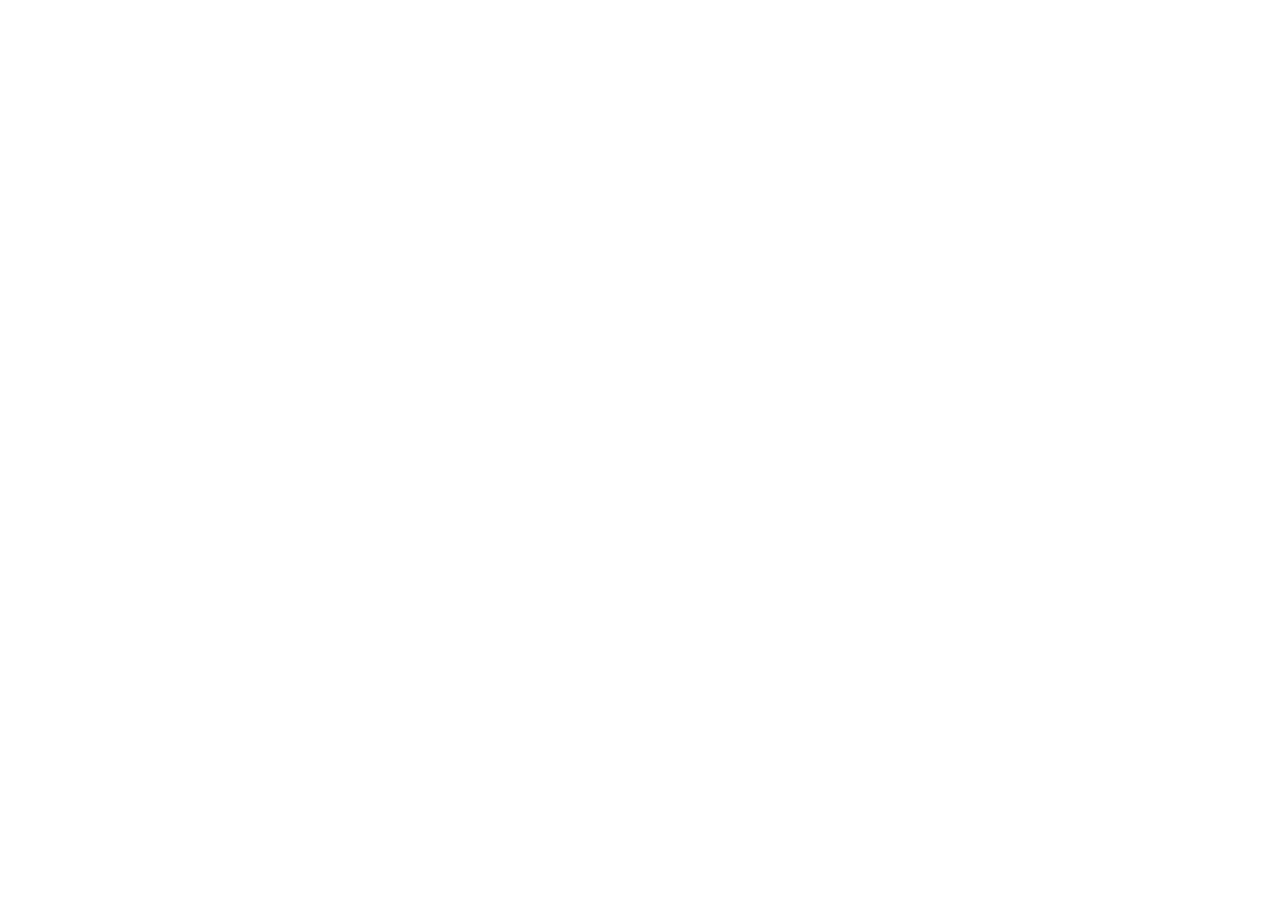
==== index.html @ 8bc5a4c2 "Updates" ====
<!doctype html><html lang="ru"><head><meta charset="utf-8"/><meta name="viewport" content="width=device-width,initial-scale=1"/><meta name="theme-color" content="#000000"/><meta name="description" content="Конвертер кириллицы в латиницу"/><title>Кириллица в Латиницу</title><link rel="icon" href="/translit/favicon.svg" type="image/svg+xml"><link rel="manifest" href="/translit/manifest.json"/><link rel="preconnect" href="https://fonts.googleapis.com"><link rel="preconnect" href="https://fonts.gstatic.com" crossorigin><link href="https://fonts.googleapis.com/css2?family=Inter:wght@400;500;700&display=swap" rel="stylesheet"><script defer="defer" src="/translit/static/js/main.ebae9be1.js"></script><link href="/translit/static/css/main.6d362dfd.css" rel="stylesheet"></head><body><noscript>You need to enable JavaScript to run this app.</noscript><div id="root"></div></body></html>
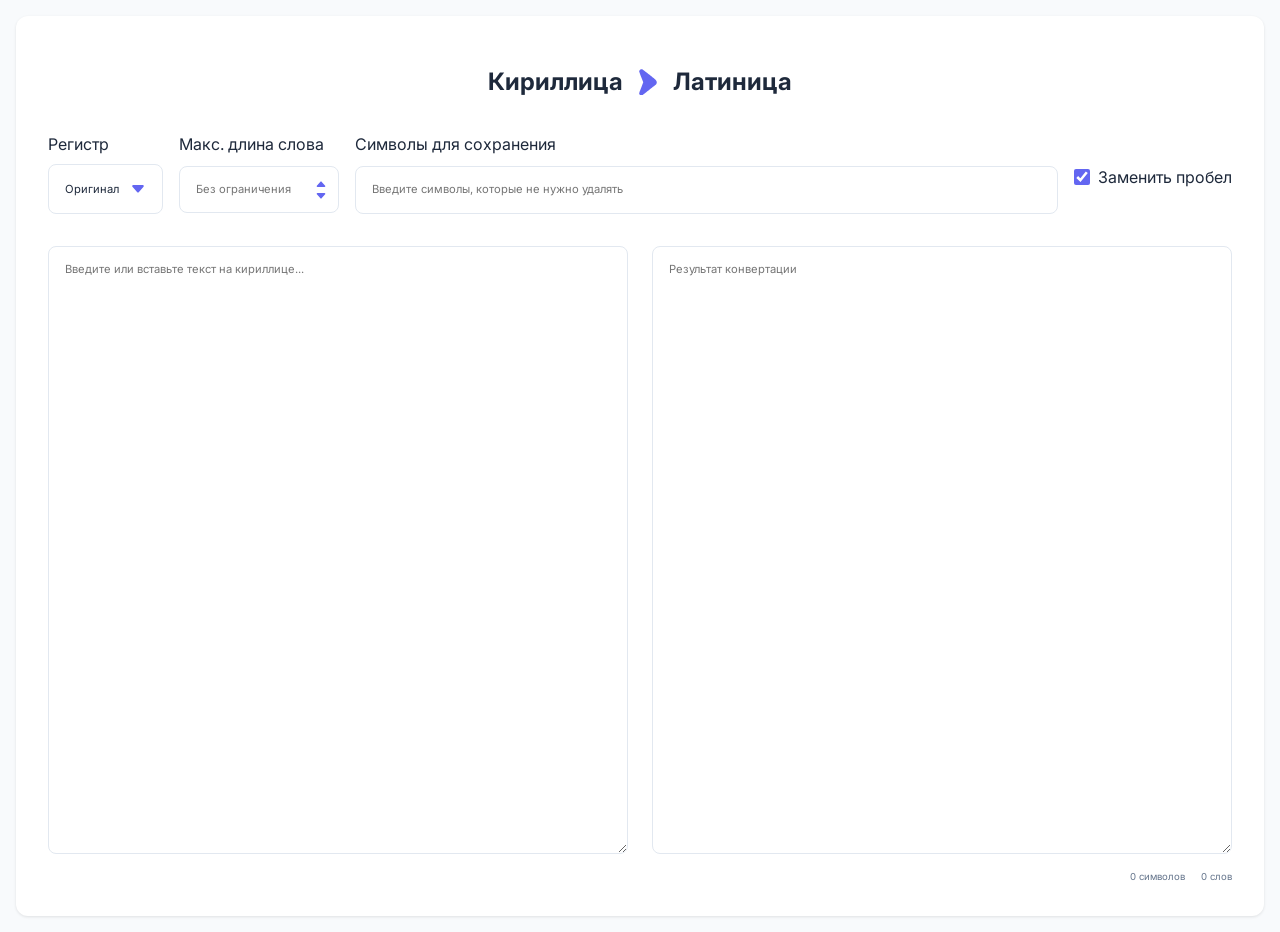
==== commit 2b84b307: "Updates" ====
--- a/index.html
+++ b/index.html
@@ -1 +1 @@
-<!doctype html><html lang="ru"><head><meta charset="utf-8"/><meta name="viewport" content="width=device-width,initial-scale=1"/><meta name="theme-color" content="#000000"/><meta name="description" content="Конвертер кириллицы в латиницу"/><title>Кириллица в Латиницу</title><link rel="icon" href="/translit/favicon.svg" type="image/svg+xml"><link rel="manifest" href="/translit/manifest.json"/><link rel="preconnect" href="https://fonts.googleapis.com"><link rel="preconnect" href="https://fonts.gstatic.com" crossorigin><link href="https://fonts.googleapis.com/css2?family=Inter:wght@400;500;700&display=swap" rel="stylesheet"><script defer="defer" src="/translit/static/js/main.ebae9be1.js"></script><link href="/translit/static/css/main.6d362dfd.css" rel="stylesheet"></head><body><noscript>You need to enable JavaScript to run this app.</noscript><div id="root"></div></body></html>+<!doctype html><html lang="ru"><head><meta charset="utf-8"/><meta name="viewport" content="width=device-width,initial-scale=1"/><meta name="theme-color" content="#000000"/><meta name="description" content="Конвертер кириллицы в латиницу"/><title>Кириллица в Латиницу</title><link rel="icon" href="/favicon.svg" type="image/svg+xml"><link rel="manifest" href="/manifest.json"/><link rel="preconnect" href="https://fonts.googleapis.com"><link rel="preconnect" href="https://fonts.gstatic.com" crossorigin><link href="https://fonts.googleapis.com/css2?family=Inter:wght@400;500;700&display=swap" rel="stylesheet"><script defer="defer" src="/static/js/main.459fbea4.js"></script><link href="/static/css/main.6d362dfd.css" rel="stylesheet"></head><body><noscript>You need to enable JavaScript to run this app.</noscript><div id="root"></div></body></html>
--- a/static/css/main.6d362dfd.css
+++ b/static/css/main.6d362dfd.css
@@ -0,0 +1,3 @@
+:root{--primary:#6366f1;--primary-hover:#4f46e5;--background:#f8fafc;--surface:#fff;--text-primary:#1e293b;--text-secondary:#64748b}*{box-sizing:border-box;margin:0;padding:0}body{background:#f8fafc;background:var(--background);color:#1e293b;color:var(--text-primary);font-family:Inter,-apple-system,BlinkMacSystemFont,sans-serif;line-height:1.5;min-height:100vh;padding:1rem}.app{min-height:100vh}.app,.container{display:flex;flex-direction:column}.container{background:#fff;background:var(--surface);border-radius:12px;box-shadow:0 1px 3px #0000001a;flex-grow:1;margin:0 auto;padding:2rem;width:100%}.header,.title-flex{margin-bottom:2rem}.title-flex{align-items:center;color:#1e293b;color:var(--text-primary);font-size:1.5rem;font-weight:700;gap:1vw;justify-content:center}.icon-flex,.title-flex{display:flex}.description{color:#64748b;color:var(--text-secondary);margin-bottom:2rem}.flex{display:flex;flex:1 1;flex-grow:1;gap:1.5rem}.text-area{border:1px solid #e2e8f0;border-radius:8px;flex-grow:1;font-family:inherit;font-size:.7rem;min-height:100%;padding:1rem;resize:vertical;transition:border-color .2s;width:100%}.text-area:focus{border-color:#6366f1;border-color:var(--primary);box-shadow:0 0 0 3px #6366f11a;outline:none}.output-container{flex-grow:1;position:relative}.controls{display:flex;flex-wrap:wrap;gap:1rem;justify-content:space-between}.control-group{display:flex;flex-direction:column;flex-flow:wrap;justify-items:flex-start}.control-group:nth-child(-n+2){max-width:10rem}.control-group:nth-child(3){width:100%}.controls-forWrap{display:flex;flex-grow:1;gap:1rem}.control-group-label{display:block;font-size:1rem;margin-bottom:.5rem}.custom-select{position:relative;width:100%}.select-button{align-items:center;background-color:#fff;background-color:var(--surface);border:1px solid #e2e8f0;border-radius:8px;color:#1e293b;color:var(--text-primary);cursor:pointer;display:flex;font-size:.7rem;justify-content:space-between;padding:1rem;transition:all .2s;width:100%}.select-button:hover{border-color:#cbd5e1}.select-button:focus{border-color:#6366f1;border-color:var(--primary);box-shadow:0 0 0 3px #6366f11a;outline:none}.arrow-icon{fill:#6366f1;fill:var(--primary);height:16px;transition:transform .2s ease-in-out;width:16px}.select-button[aria-expanded=true] .arrow-icon{transform:rotate(180deg)}.select-dropdown{background-color:#fff;background-color:var(--surface);border:1px solid #e2e8f0;border-radius:8px;box-shadow:0 4px 6px #0000001a;display:none;flex-direction:column;left:0;list-style:none;margin-top:.5rem;max-height:200px;overflow-y:auto;padding:.5rem 0;position:absolute;top:100%;width:100%;z-index:10}.select-dropdown.open{display:flex}.select-dropdown li{cursor:pointer;font-size:1.5vh;padding:.75rem 1rem;transition:background-color .2s}.select-dropdown li:hover{background-color:#6365f118}.select-dropdown li.selected{background-color:#6366f1;color:#fff;font-size:1.5vh;font-weight:500}.number-input-wrapper{position:relative;width:100%}.number-input{-moz-animation-timing-function:textfield;border:1px solid #e2e8f0;border-radius:8px;box-sizing:border-box;font-family:inherit;font-size:.7rem;padding:1rem;transition:border-color .2s,box-shadow .2s;width:100%}.number-input::-webkit-inner-spin-button,.number-input::-webkit-outer-spin-button{-webkit-appearance:none;margin:0}.number-arrows{display:flex;flex-direction:column;pointer-events:none;position:absolute;right:12px;top:50%;transform:translateY(-50%)}.arrow-down,.arrow-up{fill:#6366f1;fill:var(--primary);cursor:pointer;height:12px;pointer-events:auto;width:12px}.arrow-down:hover,.arrow-up:hover{fill:#4f46e5;fill:var(--primary-hover)}.number-input:focus{border-color:#6366f1;border-color:var(--primary);box-shadow:0 0 0 3px #6366f11a;outline:none}.text-input{border:1px solid #e2e8f0;border-radius:8px;font-family:inherit;font-size:.7rem;padding:1rem;transition:border-color .2s,box-shadow .2s;width:100%}.text-input:focus{border-color:#6366f1;border-color:var(--primary);box-shadow:0 0 0 3px #6366f11a;outline:none}.checkbox-group{align-items:center;display:flex;gap:.5rem;margin-top:.5rem}.checkbox-input{accent-color:#6366f1;accent-color:var(--primary);cursor:pointer;height:1rem;width:1rem}.checkbox-label{cursor:pointer;font-size:1rem}.stats{color:#64748b;color:var(--text-secondary);display:flex;font-size:.6rem;gap:1rem;justify-content:flex-end;margin-top:1rem}@media (min-width:1025px){.control-group{flex:1 1 auto}}@media (max-width:1024px){.flex{flex-wrap:wrap}.title-flex{font-size:1.3rem}.controls{flex-direction:column}}@media (max-width:800px){.flex{flex-wrap:wrap}.title-flex{font-size:1.3rem}.controls-forWrap{flex-direction:column}.control-group{min-width:100%}}@media (max-width:640px){.container{padding:1.5rem}.title{font-size:1rem}.text-area{height:30vh}.control-group{width:-webkit-fill-available}.control-group-label{font-size:.7rem;text-align:left}.title-flex{font-size:1rem}.checkbox-label{font-size:.7rem}}
+/*! normalize.css v8.0.1 | MIT License | github.com/necolas/normalize.css */html{-webkit-text-size-adjust:100%;line-height:1.15}body{margin:0}main{display:block}h1{font-size:2em;margin:.67em 0}hr{box-sizing:initial;height:0;overflow:visible}pre{font-family:monospace,monospace;font-size:1em}a{background-color:initial}abbr[title]{border-bottom:none;text-decoration:underline;-webkit-text-decoration:underline dotted;text-decoration:underline dotted}b,strong{font-weight:bolder}code,kbd,samp{font-family:monospace,monospace;font-size:1em}small{font-size:80%}sub,sup{font-size:75%;line-height:0;position:relative;vertical-align:initial}sub{bottom:-.25em}sup{top:-.5em}img{border-style:none}button,input,optgroup,select,textarea{font-family:inherit;font-size:100%;line-height:1.15;margin:0}button,input{overflow:visible}button,select{text-transform:none}[type=button],[type=reset],[type=submit],button{-webkit-appearance:button}[type=button]::-moz-focus-inner,[type=reset]::-moz-focus-inner,[type=submit]::-moz-focus-inner,button::-moz-focus-inner{border-style:none;padding:0}[type=button]:-moz-focusring,[type=reset]:-moz-focusring,[type=submit]:-moz-focusring,button:-moz-focusring{outline:1px dotted ButtonText}fieldset{padding:.35em .75em .625em}legend{box-sizing:border-box;color:inherit;display:table;max-width:100%;padding:0;white-space:normal}progress{vertical-align:initial}textarea{overflow:auto}[type=checkbox],[type=radio]{box-sizing:border-box;padding:0}[type=number]::-webkit-inner-spin-button,[type=number]::-webkit-outer-spin-button{height:auto}[type=search]{-webkit-appearance:textfield;outline-offset:-2px}[type=search]::-webkit-search-decoration{-webkit-appearance:none}::-webkit-file-upload-button{-webkit-appearance:button;font:inherit}details{display:block}summary{display:list-item}[hidden],template{display:none}
+/*# sourceMappingURL=main.6d362dfd.css.map*/
